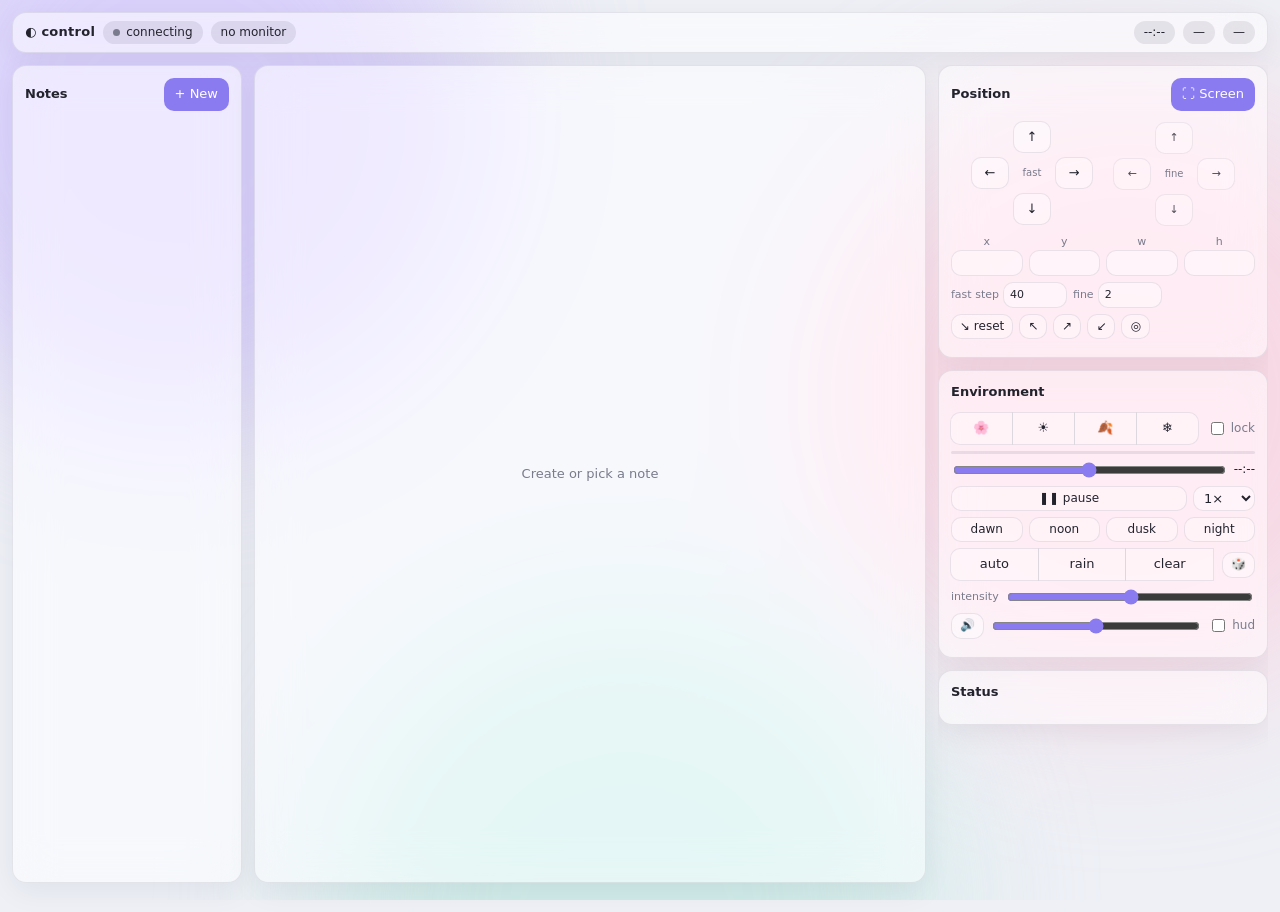
==== web/control/index.html @ 00210976 "Monitor + control sites with Go WebSocket server Single monitor enforced: a newer monitor connection" ====
<!doctype html>
<html lang="en">
<head>
<meta charset="utf-8">
<meta name="viewport" content="width=device-width,initial-scale=1">
<title>Monitor Control</title>
<link rel="stylesheet" href="/shared/fonts.css">
<link rel="stylesheet" href="style.css">
</head>
<body>
<div class="blobs"><i></i><i></i><i></i></div>

<header class="glass bar">
  <b class="brand">◐ control</b>
  <span id="conn" class="pill"><i class="dot"></i><span>connecting</span></span>
  <span id="scr" class="pill">no monitor</span>
  <span class="grow"></span>
  <span id="stClock" class="pill">--:--</span>
  <span id="stSeason" class="pill">—</span>
  <span id="stRain" class="pill">—</span>
</header>

<main>
  <aside class="glass col" id="listCol">
    <div class="head"><h2>Notes</h2><button id="newNote" class="btn pri">+ New</button></div>
    <ul id="list"></ul>
  </aside>

  <section class="glass col" id="editCol">
    <div id="empty" class="empty">Create or pick a note</div>
    <div id="editor" hidden>
      <div class="row">
        <input id="title" class="in grow" placeholder="Title">
        <label class="sw" title="Show on monitor"><input type="checkbox" id="enabled"><span></span></label>
        <button id="del" class="btn ghost" title="Delete">✕</button>
      </div>
      <div class="row tabs">
        <button data-view="split" class="seg on">Split</button><button data-view="edit" class="seg">Edit</button><button data-view="prev" class="seg">Preview</button>
        <span class="grow"></span>
        <label class="mini">font <input id="fs" type="number" class="in num" min="6" max="120"></label>
      </div>
      <div id="panes" class="panes split">
        <textarea id="content" class="in md" spellcheck="false" placeholder="# Markdown here…"></textarea>
        <div id="preview" class="md-view"></div>
      </div>
    </div>
  </section>

  <aside class="col side">
    <div class="glass card">
      <div class="head"><h2>Position</h2><button id="openScreen" class="btn pri">⛶ Screen</button></div>
      <div id="posBox">
        <div class="pad">
          <button data-mv="0,-1,1" class="btn">↑</button>
          <button data-mv="-1,0,1" class="btn">←</button><button data-mv="1,0,1" class="btn">→</button>
          <button data-mv="0,1,1" class="btn">↓</button>
          <span class="lbl">fast</span>
        </div>
        <div class="pad fine">
          <button data-mv="0,-1,0" class="btn">↑</button>
          <button data-mv="-1,0,0" class="btn">←</button><button data-mv="1,0,0" class="btn">→</button>
          <button data-mv="0,1,0" class="btn">↓</button>
          <span class="lbl">fine</span>
        </div>
        <div class="grid4">
          <label>x<input data-k="x" class="in num" type="number"></label>
          <label>y<input data-k="y" class="in num" type="number"></label>
          <label>w<input data-k="w" class="in num" type="number"></label>
          <label>h<input data-k="h" class="in num" type="number"></label>
        </div>
        <div class="row"><label class="mini">fast step <input id="fastStep" class="in num" type="number" value="40" min="2"></label><label class="mini">fine <input id="fineStep" class="in num" type="number" value="2" min="1"></label></div>
        <div class="row"><button class="btn sm" data-snap="br">↘ reset</button><button class="btn sm" data-snap="tl">↖</button><button class="btn sm" data-snap="tr">↗</button><button class="btn sm" data-snap="bl">↙</button><button class="btn sm" data-snap="c">◎</button></div>
      </div>
    </div>

    <div class="glass card">
      <div class="head"><h2>Environment</h2></div>
      <div class="row segs" id="seasons">
        <button data-s="0" class="seg">🌸</button><button data-s="1" class="seg">☀️</button><button data-s="2" class="seg">🍂</button><button data-s="3" class="seg">❄️</button>
        <label class="chk"><input type="checkbox" id="lockSeason"> lock</label>
      </div>
      <div class="prog"><i id="seasonBar"></i></div>
      <div class="row"><input id="hour" type="range" min="0" max="24" step="0.05" class="grow"><span id="hourLbl" class="mono">--:--</span></div>
      <div class="row">
        <button id="pause" class="btn sm grow">❚❚ pause</button>
        <select id="speed" class="in sel"><option value="1">1×</option><option value="2">2×</option><option value="5">5×</option><option value="20">20×</option><option value="60">60×</option></select>
      </div>
      <div class="row">
        <button class="btn sm grow" data-hr="6">dawn</button><button data-hr="12" class="btn sm grow">noon</button><button class="btn sm grow" data-hr="18.2">dusk</button><button class="btn sm grow" data-hr="0">night</button>
      </div>
      <div class="row segs" id="rain">
        <button data-r="auto" class="seg">auto</button><button data-r="on" class="seg">rain</button><button data-r="off" class="seg">clear</button>
        <button id="reroll" class="btn sm" title="Toggle auto rain now">🎲</button>
      </div>
      <div class="row"><span class="mini">intensity</span><input id="intensity" type="range" min="0.05" max="1" step="0.01" class="grow"></div>
      <div class="row"><button id="mute" class="btn sm">🔊</button><input id="vol" type="range" min="0" max="1" step="0.01" class="grow"><label class="chk"><input type="checkbox" id="hud"> hud</label></div>
    </div>

    <div class="glass card">
      <div class="head"><h2>Status</h2></div>
      <div id="status" class="status"></div>
    </div>
  </aside>
</main>

<div id="modal" class="modal" hidden>
  <div class="glass sheet">
    <div class="head">
      <h2>Screen <span id="scrLbl" class="mono dim"></span></h2>
      <span class="mini dim">drag to move · corner to resize · arrows (+shift fast, +alt resize)</span>
      <button id="closeScreen" class="btn ghost">✕</button>
    </div>
    <div id="stageWrap"><div id="stage"></div></div>
  </div>
</div>

<script src="/shared/marked.min.js"></script>
<script src="/shared/purify.min.js"></script>
<script src="/shared/link.js"></script>
<script src="app.js"></script>
</body>
</html>
---- web/control/style.css ----
:root{--bg:#eef0f6;--fg:#23232e;--dim:#7a7b8c;--glass:rgba(255,255,255,.55);--line:rgba(30,30,60,.09);--acc:#8a7cf0;--acc2:#f29fb5;--ok:#5cc8a0;--bad:#ef7b7b;--r:14px;--font:ui-sans-serif,system-ui,-apple-system,"Inter",sans-serif}
@media (prefers-color-scheme:dark){:root{--bg:#15151d;--fg:#e8e8f0;--dim:#8d8ea3;--glass:rgba(30,30,42,.55);--line:rgba(255,255,255,.08)}}
*{box-sizing:border-box}[hidden]{display:none!important}
html,body{margin:0;height:100%}
body{background:var(--bg);color:var(--fg);font:13px/1.45 var(--font);overflow:hidden}
.blobs{position:fixed;inset:0;z-index:-1;overflow:hidden}
.blobs i{position:absolute;width:48vw;height:48vw;border-radius:50%;filter:blur(80px);opacity:.55;animation:float 26s ease-in-out infinite alternate}
.blobs i:nth-child(1){background:#c9b8ff;left:-10vw;top:-15vw}
.blobs i:nth-child(2){background:#ffc6d6;right:-12vw;top:10vh;animation-delay:-8s}
.blobs i:nth-child(3){background:#b6e6dc;left:25vw;bottom:-25vw;animation-delay:-16s}
@keyframes float{to{transform:translate(6vw,4vh) scale(1.15)}}
.glass{background:var(--glass);backdrop-filter:blur(22px) saturate(1.5);-webkit-backdrop-filter:blur(22px) saturate(1.5);border:1px solid var(--line);border-radius:var(--r);box-shadow:0 8px 30px rgba(20,20,50,.06)}
.bar{display:flex;align-items:center;gap:8px;margin:12px 12px 0;padding:8px 12px}
.brand{font-family:var(--mono);letter-spacing:.02em}
.pill{display:inline-flex;align-items:center;gap:6px;padding:3px 10px;border-radius:99px;background:var(--line);font-family:var(--mono);font-size:12px;white-space:nowrap}
.dot{width:7px;height:7px;border-radius:50%;background:var(--dim)}
.on-link .dot{background:var(--ok);box-shadow:0 0 8px var(--ok)}
.off-link .dot{background:var(--bad)}
.grow{flex:1}
main{display:grid;grid-template-columns:230px 1fr 330px;gap:12px;padding:12px;height:calc(100% - 58px)}
.col{min-height:0;display:flex;flex-direction:column}
#listCol,#editCol{padding:12px}
.side{gap:12px;overflow:auto}
.card{padding:12px}
.head{display:flex;align-items:center;gap:8px;margin-bottom:10px}
.head h2{margin:0;font-size:13px;font-weight:600;flex:1}
.row{display:flex;align-items:center;gap:6px;margin:6px 0}
.btn,.seg{appearance:none;border:1px solid var(--line);background:rgba(255,255,255,.35);color:var(--fg);border-radius:10px;padding:6px 10px;font:inherit;cursor:pointer;transition:.15s}
@media (prefers-color-scheme:dark){.btn,.seg{background:rgba(255,255,255,.05)}}
.btn:hover,.seg:hover{border-color:var(--acc)}
.btn:active{transform:scale(.95)}
.btn.pri{background:var(--acc);color:#fff;border-color:transparent}
.btn.ghost{background:none;border-color:transparent}
.btn.sm{padding:3px 8px;font-size:12px}
.btn.on{background:var(--acc);color:#fff}
.segs{gap:0}
.seg{border-radius:0;margin-left:-1px;flex:1}
.segs .seg:first-child{border-radius:10px 0 0 10px}
.segs .seg:last-of-type{border-radius:0 10px 10px 0}
.segs .chk,.segs .btn{margin-left:8px}
.seg.on{background:var(--acc);color:#fff;border-color:var(--acc)}
.tabs .seg{flex:0;padding:4px 12px}
.in{border:1px solid var(--line);background:rgba(255,255,255,.4);color:var(--fg);border-radius:10px;padding:6px 10px;font:inherit;outline:none}
@media (prefers-color-scheme:dark){.in{background:rgba(0,0,0,.2)}}
.in:focus{border-color:var(--acc)}
.num{width:64px;font-family:var(--mono);padding:4px 6px}
.sel{padding:3px 6px}
.mini{font-size:11px;color:var(--dim);display:inline-flex;align-items:center;gap:4px}
.dim{color:var(--dim)}
.mono{font-family:var(--mono);font-size:12px}
.chk{display:inline-flex;align-items:center;gap:4px;font-size:12px;color:var(--dim)}
#title{font-size:15px;font-weight:600}
#list{list-style:none;margin:0;padding:0;overflow:auto;flex:1}
#list li{display:flex;align-items:center;gap:8px;padding:8px;border-radius:10px;cursor:pointer;margin-bottom:2px}
#list li:hover{background:var(--line)}
#list li.sel{background:var(--acc);color:#fff}
#list li span{flex:1;overflow:hidden;text-overflow:ellipsis;white-space:nowrap}
#list li.off span{opacity:.45}
.sw{position:relative;width:36px;height:20px;flex:none}
.sw input{opacity:0;position:absolute}
.sw span{position:absolute;inset:0;border-radius:99px;background:var(--line);transition:.2s;cursor:pointer}
.sw span:after{content:"";position:absolute;left:2px;top:2px;width:16px;height:16px;border-radius:50%;background:#fff;transition:.2s;box-shadow:0 1px 3px rgba(0,0,0,.2)}
.sw input:checked+span{background:var(--ok)}
.sw input:checked+span:after{transform:translateX(16px)}
#editCol{min-width:0}
#editor{display:flex;flex-direction:column;flex:1;min-height:0}
.empty{margin:auto;color:var(--dim)}
.panes{flex:1;display:grid;gap:10px;min-height:0}
.panes.split{grid-template-columns:1fr 1fr}
.panes.edit #preview,.panes.prev #content{display:none}
.md{resize:none;font-family:var(--mono);font-size:13px;line-height:1.55;min-height:0}
.md-view{overflow:auto;padding:4px 14px;border-radius:10px;border:1px solid var(--line);font-family:var(--mono);font-size:13px}
.md-view img{max-width:100%}
.md-view pre{background:var(--line);padding:8px;border-radius:8px;overflow:auto}
.md-view code{font-family:var(--mono)}
.md-view table{border-collapse:collapse}.md-view td,.md-view th{border:1px solid var(--line);padding:3px 8px}
.pad{display:grid;grid-template-columns:repeat(3,38px);grid-template-rows:repeat(3,32px);gap:4px;justify-content:center;position:relative;display:inline-grid;margin:0 8px}
.pad .btn{padding:0}
.pad [data-mv="0,-1,1"],.pad [data-mv="0,-1,0"]{grid-column:2}
.pad [data-mv="-1,0,1"],.pad [data-mv="-1,0,0"]{grid-column:1;grid-row:2}
.pad [data-mv="1,0,1"],.pad [data-mv="1,0,0"]{grid-column:3;grid-row:2}
.pad [data-mv="0,1,1"],.pad [data-mv="0,1,0"]{grid-column:2;grid-row:3}
.pad .lbl{grid-column:2;grid-row:2;display:grid;place-items:center;font-size:10px;color:var(--dim)}
.pad.fine .btn{font-size:11px;opacity:.8}
#posBox{text-align:center}
#posBox.dis{opacity:.4;pointer-events:none}
.grid4{display:grid;grid-template-columns:repeat(4,1fr);gap:6px;margin-top:8px}
.grid4 label{display:flex;flex-direction:column;font-size:11px;color:var(--dim);align-items:center}
.grid4 .num{width:100%}
.prog{height:3px;border-radius:3px;background:var(--line);overflow:hidden}
.prog i{display:block;height:100%;background:linear-gradient(90deg,var(--acc),var(--acc2));width:0}
input[type=range]{accent-color:var(--acc)}
.status{font-family:var(--mono);font-size:11.5px;display:grid;gap:4px}
.status .it{display:flex;justify-content:space-between;gap:8px;padding:4px 8px;border-radius:8px;background:var(--line)}
.modal{position:fixed;inset:0;background:rgba(20,20,40,.25);backdrop-filter:blur(6px);-webkit-backdrop-filter:blur(6px);display:grid;place-items:center;z-index:10}
.modal[hidden]{display:none}
.sheet{width:min(94vw,1400px);height:min(90vh,900px);padding:14px;display:flex;flex-direction:column}
#stageWrap{flex:1;display:grid;place-items:center;min-height:0}
#stage{position:relative;background:rgba(0,0,0,.08);border:1.5px solid var(--line);border-radius:6px;overflow:hidden;box-shadow:inset 0 0 0 1px rgba(255,255,255,.2)}
.vn{position:absolute;border:1.5px solid var(--acc);background:rgba(138,124,240,.18);border-radius:6px;cursor:grab;font-family:var(--mono);font-size:11px;padding:4px 6px;overflow:hidden;color:var(--fg);user-select:none;touch-action:none}
.vn.off{border-style:dashed;opacity:.35}
.vn.sel{background:rgba(138,124,240,.38);box-shadow:0 0 0 3px rgba(138,124,240,.3)}
.vn .rz{position:absolute;right:0;bottom:0;width:14px;height:14px;cursor:nwse-resize;background:linear-gradient(135deg,transparent 50%,var(--acc) 50%)}
@media (max-width:1000px){body{overflow:auto}main{grid-template-columns:1fr;height:auto}#editCol{height:70vh}}
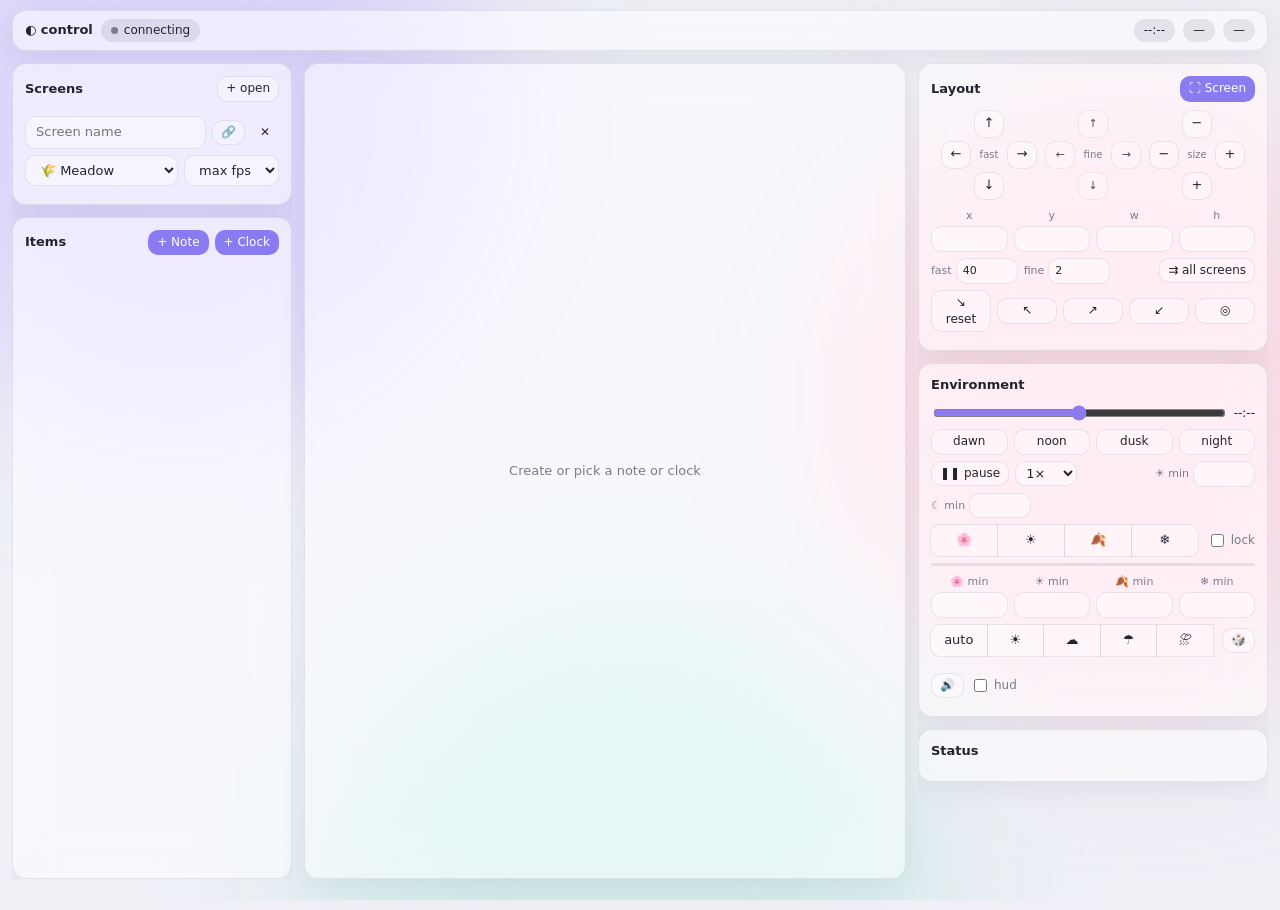
==== commit 53c1d9dc: "Server, control and shared files for multi-screen monitor Completes the previous commit (monitor fil" ====
--- a/web/control/index.html
+++ b/web/control/index.html
@@ -2,7 +2,7 @@
 <html lang="en">
 <head>
 <meta charset="utf-8">
-<meta name="viewport" content="width=device-width,initial-scale=1">
+<meta name="viewport" content="width=device-width,initial-scale=1,viewport-fit=cover">
 <title>Monitor Control</title>
 <link rel="stylesheet" href="/shared/fonts.css">
 <link rel="stylesheet" href="style.css">
@@ -13,103 +13,96 @@
 <header class="glass bar">
   <b class="brand">◐ control</b>
   <span id="conn" class="pill"><i class="dot"></i><span>connecting</span></span>
-  <span id="scr" class="pill">no monitor</span>
   <span class="grow"></span>
   <span id="stClock" class="pill">--:--</span>
   <span id="stSeason" class="pill">—</span>
-  <span id="stRain" class="pill">—</span>
+  <span id="stWx" class="pill">—</span>
 </header>
 
 <main>
-  <aside class="glass col" id="listCol">
-    <div class="head"><h2>Notes</h2><button id="newNote" class="btn pri">+ New</button></div>
-    <ul id="list"></ul>
-  </aside>
+  <div class="c1">
+    <section class="glass card">
+      <div class="head"><h2>Screens</h2><button id="newScreen" class="btn sm" title="Open a new monitor screen">+ open</button></div>
+      <ul id="screens" class="list"></ul>
+      <div id="scrEdit">
+        <div class="row"><input id="scrName" class="in grow" placeholder="Screen name"><button id="scrLink" class="btn sm" title="Copy monitor link">🔗</button><button id="scrDel" class="btn sm ghost" title="Forget (offline only)">✕</button></div>
+        <div class="row"><select id="scrScene" class="in grow"><option value="meadow">🌾 Meadow</option><option value="forest">🌲 Forest</option><option value="mountain">🏔 Mountain</option><option value="beach">🏖 Beach</option><option value="city">🏘 City</option></select>
+          <select id="scrFps" class="in" title="Frame rate cap"><option value="0">max fps</option><option value="120">120</option><option value="60">60</option><option value="30">30</option></select></div>
+      </div>
+    </section>
+    <section class="glass card grow-card">
+      <div class="head"><h2>Items</h2><button id="newNote" class="btn sm pri">+ Note</button><button id="newClock" class="btn sm pri">+ Clock</button></div>
+      <ul id="list" class="list"></ul>
+    </section>
+  </div>
 
-  <section class="glass col" id="editCol">
-    <div id="empty" class="empty">Create or pick a note</div>
+  <section class="glass card c2" id="editCol">
+    <div id="empty" class="empty">Create or pick a note or clock</div>
     <div id="editor" hidden>
       <div class="row">
         <input id="title" class="in grow" placeholder="Title">
-        <label class="sw" title="Show on monitor"><input type="checkbox" id="enabled"><span></span></label>
+        <label class="sw" title="Show on selected screen"><input type="checkbox" id="enabled"><span></span></label>
         <button id="del" class="btn ghost" title="Delete">✕</button>
       </div>
-      <div class="row tabs">
-        <button data-view="split" class="seg on">Split</button><button data-view="edit" class="seg">Edit</button><button data-view="prev" class="seg">Preview</button>
-        <span class="grow"></span>
-        <label class="mini">font <input id="fs" type="number" class="in num" min="6" max="120"></label>
+      <div class="row wrap">
+        <select id="font" class="in grow"></select>
+        <label class="mini">size <input id="fs" type="number" class="in num" min="6" max="200"></label>
       </div>
-      <div id="panes" class="panes split">
-        <textarea id="content" class="in md" spellcheck="false" placeholder="# Markdown here…"></textarea>
-        <div id="preview" class="md-view"></div>
+      <div id="noteEd" class="fill">
+        <div class="row tabs"><button data-view="split" class="seg on">Split</button><button data-view="edit" class="seg">Edit</button><button data-view="prev" class="seg">Preview</button></div>
+        <div id="panes" class="panes split"><textarea id="content" class="in md" spellcheck="false" placeholder="# Markdown here…"></textarea><div id="preview" class="md-view"></div></div>
+      </div>
+      <div id="clockEd" hidden>
+        <div class="row segs" id="cMode"><button data-v="clock" class="seg">🕰 clock</button><button data-v="timer" class="seg">⏱ timer</button><button data-v="countdown" class="seg">⏳ countdown</button><button data-v="alarm" class="seg">⏰ alarm</button></div>
+        <div class="row segs" id="cDisp"><button data-v="digital" class="seg">digital</button><button data-v="analog" class="seg">analog</button></div>
+        <div class="row"><span class="mini">style</span><div id="cStyle" class="chips"></div></div>
+        <div class="row" id="cDur"><span class="mini">duration</span><input data-u="3600000" class="in num" type="number" min="0" placeholder="h"><input data-u="60000" class="in num" type="number" min="0" max="59" placeholder="m"><input data-u="1000" class="in num" type="number" min="0" max="59" placeholder="s"></div>
+        <div class="row" id="cAlarm"><span class="mini">alarm at</span><input id="alarmAt" type="time" class="in"><label class="chk"><input type="checkbox" id="armed"> armed</label></div>
+        <div class="row" id="cCtl"><button data-act="start" class="btn">▶ start</button><button data-act="pause" class="btn">❚❚ pause</button><button data-act="reset" class="btn">↺ reset</button><button data-act="dismiss" class="btn warn" id="dismiss">🔕 stop</button></div>
+        <div id="cLive" class="live mono"></div>
       </div>
     </div>
   </section>
 
-  <aside class="col side">
-    <div class="glass card">
-      <div class="head"><h2>Position</h2><button id="openScreen" class="btn pri">⛶ Screen</button></div>
+  <div class="c3">
+    <section class="glass card">
+      <div class="head"><h2>Layout <span id="layScr" class="dim mono"></span></h2><button id="openScreen" class="btn sm pri">⛶ Screen</button></div>
       <div id="posBox">
-        <div class="pad">
-          <button data-mv="0,-1,1" class="btn">↑</button>
-          <button data-mv="-1,0,1" class="btn">←</button><button data-mv="1,0,1" class="btn">→</button>
-          <button data-mv="0,1,1" class="btn">↓</button>
-          <span class="lbl">fast</span>
+        <div class="pads">
+          <div class="pad"><button data-mv="0,-1,1" class="btn">↑</button><button data-mv="-1,0,1" class="btn">←</button><button data-mv="1,0,1" class="btn">→</button><button data-mv="0,1,1" class="btn">↓</button><span class="lbl">fast</span></div>
+          <div class="pad fine"><button data-mv="0,-1,0" class="btn">↑</button><button data-mv="-1,0,0" class="btn">←</button><button data-mv="1,0,0" class="btn">→</button><button data-mv="0,1,0" class="btn">↓</button><span class="lbl">fine</span></div>
+          <div class="pad sz"><button data-rz="0,-1" class="btn">−</button><button data-rz="-1,0" class="btn">−</button><button data-rz="1,0" class="btn">+</button><button data-rz="0,1" class="btn">+</button><span class="lbl">size</span></div>
         </div>
-        <div class="pad fine">
-          <button data-mv="0,-1,0" class="btn">↑</button>
-          <button data-mv="-1,0,0" class="btn">←</button><button data-mv="1,0,0" class="btn">→</button>
-          <button data-mv="0,1,0" class="btn">↓</button>
-          <span class="lbl">fine</span>
-        </div>
-        <div class="grid4">
-          <label>x<input data-k="x" class="in num" type="number"></label>
-          <label>y<input data-k="y" class="in num" type="number"></label>
-          <label>w<input data-k="w" class="in num" type="number"></label>
-          <label>h<input data-k="h" class="in num" type="number"></label>
-        </div>
-        <div class="row"><label class="mini">fast step <input id="fastStep" class="in num" type="number" value="40" min="2"></label><label class="mini">fine <input id="fineStep" class="in num" type="number" value="2" min="1"></label></div>
-        <div class="row"><button class="btn sm" data-snap="br">↘ reset</button><button class="btn sm" data-snap="tl">↖</button><button class="btn sm" data-snap="tr">↗</button><button class="btn sm" data-snap="bl">↙</button><button class="btn sm" data-snap="c">◎</button></div>
+        <div class="grid4"><label>x<input data-k="x" class="in num" type="number"></label><label>y<input data-k="y" class="in num" type="number"></label><label>w<input data-k="w" class="in num" type="number"></label><label>h<input data-k="h" class="in num" type="number"></label></div>
+        <div class="row"><label class="mini">fast <input id="fastStep" class="in num" type="number" value="40" min="2"></label><label class="mini">fine <input id="fineStep" class="in num" type="number" value="2" min="1"></label><span class="grow"></span><button id="toAll" class="btn sm" title="Copy this layout to every screen">⇉ all screens</button></div>
+        <div class="row"><button class="btn sm grow" data-snap="br">↘ reset</button><button class="btn sm grow" data-snap="tl">↖</button><button class="btn sm grow" data-snap="tr">↗</button><button class="btn sm grow" data-snap="bl">↙</button><button class="btn sm grow" data-snap="c">◎</button></div>
       </div>
-    </div>
+    </section>
 
-    <div class="glass card">
+    <section class="glass card">
       <div class="head"><h2>Environment</h2></div>
-      <div class="row segs" id="seasons">
-        <button data-s="0" class="seg">🌸</button><button data-s="1" class="seg">☀️</button><button data-s="2" class="seg">🍂</button><button data-s="3" class="seg">❄️</button>
-        <label class="chk"><input type="checkbox" id="lockSeason"> lock</label>
-      </div>
+      <div class="row"><input id="hour" type="range" min="0" max="24" step="0.05" class="grow"><span id="hourLbl" class="mono">--:--</span></div>
+      <div class="row"><button class="btn sm grow" data-hr="6">dawn</button><button class="btn sm grow" data-hr="12">noon</button><button class="btn sm grow" data-hr="18.2">dusk</button><button class="btn sm grow" data-hr="0">night</button></div>
+      <div class="row wrap"><button id="pause" class="btn sm">❚❚ pause</button><select id="speed" class="in sel"><option value="1">1×</option><option value="2">2×</option><option value="5">5×</option><option value="20">20×</option><option value="60">60×</option></select>
+        <span class="grow"></span><label class="mini">☀ min <input id="dayMin" class="in num" type="number" min="0.5" step="0.5"></label><label class="mini">☾ min <input id="nightMin" class="in num" type="number" min="0.5" step="0.5"></label></div>
+      <div class="row segs" id="seasons"><button data-s="0" class="seg">🌸</button><button data-s="1" class="seg">☀️</button><button data-s="2" class="seg">🍂</button><button data-s="3" class="seg">❄️</button><label class="chk"><input type="checkbox" id="lockSeason"> lock</label></div>
       <div class="prog"><i id="seasonBar"></i></div>
-      <div class="row"><input id="hour" type="range" min="0" max="24" step="0.05" class="grow"><span id="hourLbl" class="mono">--:--</span></div>
-      <div class="row">
-        <button id="pause" class="btn sm grow">❚❚ pause</button>
-        <select id="speed" class="in sel"><option value="1">1×</option><option value="2">2×</option><option value="5">5×</option><option value="20">20×</option><option value="60">60×</option></select>
-      </div>
-      <div class="row">
-        <button class="btn sm grow" data-hr="6">dawn</button><button data-hr="12" class="btn sm grow">noon</button><button class="btn sm grow" data-hr="18.2">dusk</button><button class="btn sm grow" data-hr="0">night</button>
-      </div>
-      <div class="row segs" id="rain">
-        <button data-r="auto" class="seg">auto</button><button data-r="on" class="seg">rain</button><button data-r="off" class="seg">clear</button>
-        <button id="reroll" class="btn sm" title="Toggle auto rain now">🎲</button>
-      </div>
-      <div class="row"><span class="mini">intensity</span><input id="intensity" type="range" min="0.05" max="1" step="0.01" class="grow"></div>
-      <div class="row"><button id="mute" class="btn sm">🔊</button><input id="vol" type="range" min="0" max="1" step="0.01" class="grow"><label class="chk"><input type="checkbox" id="hud"> hud</label></div>
-    </div>
+      <div class="row grid4 slen"><label>🌸 min<input data-sl="0" class="in num" type="number" min="1"></label><label>☀️ min<input data-sl="1" class="in num" type="number" min="1"></label><label>🍂 min<input data-sl="2" class="in num" type="number" min="1"></label><label>❄️ min<input data-sl="3" class="in num" type="number" min="1"></label></div>
+      <div class="row segs" id="weather"><button data-w="auto" class="seg">auto</button><button data-w="clear" class="seg">☀</button><button data-w="cloudy" class="seg">☁</button><button data-w="rain" class="seg">☂</button><button data-w="storm" class="seg">⛈</button><button id="reroll" class="btn sm" title="Next weather now">🎲</button></div>
+      <div class="knobs"><div class="knob" data-k="animals" data-l="animals"></div><div class="knob" data-k="rain" data-l="rain"></div><div class="knob" data-k="wind" data-l="wind"></div><div class="knob" data-k="volume" data-l="volume"></div></div>
+      <div class="row"><button id="mute" class="btn sm">🔊</button><label class="chk"><input type="checkbox" id="hud"> hud</label></div>
+    </section>
 
-    <div class="glass card">
+    <section class="glass card">
       <div class="head"><h2>Status</h2></div>
       <div id="status" class="status"></div>
-    </div>
-  </aside>
+    </section>
+  </div>
 </main>
 
 <div id="modal" class="modal" hidden>
   <div class="glass sheet">
-    <div class="head">
-      <h2>Screen <span id="scrLbl" class="mono dim"></span></h2>
-      <span class="mini dim">drag to move · corner to resize · arrows (+shift fast, +alt resize)</span>
-      <button id="closeScreen" class="btn ghost">✕</button>
-    </div>
+    <div class="head"><h2>Screen <span id="scrLbl" class="mono dim"></span></h2><span class="mini dim hide-s">drag · corner resize · arrows (+shift fast, +alt size)</span><button id="closeScreen" class="btn ghost">✕</button></div>
     <div id="stageWrap"><div id="stage"></div></div>
   </div>
 </div>
@@ -117,6 +110,7 @@
 <script src="/shared/marked.min.js"></script>
 <script src="/shared/purify.min.js"></script>
 <script src="/shared/link.js"></script>
+<script src="/shared/fonts.js"></script>
 <script src="app.js"></script>
 </body>
 </html>
--- a/web/control/style.css
+++ b/web/control/style.css
@@ -2,103 +2,85 @@
 @media (prefers-color-scheme:dark){:root{--bg:#15151d;--fg:#e8e8f0;--dim:#8d8ea3;--glass:rgba(30,30,42,.55);--line:rgba(255,255,255,.08)}}
 *{box-sizing:border-box}[hidden]{display:none!important}
 html,body{margin:0;height:100%}
-body{background:var(--bg);color:var(--fg);font:13px/1.45 var(--font);overflow:hidden}
+body{background:var(--bg);color:var(--fg);font:13px/1.45 var(--font);overflow:hidden;-webkit-tap-highlight-color:transparent}
 .blobs{position:fixed;inset:0;z-index:-1;overflow:hidden}
-.blobs i{position:absolute;width:48vw;height:48vw;border-radius:50%;filter:blur(80px);opacity:.55;animation:float 26s ease-in-out infinite alternate}
-.blobs i:nth-child(1){background:#c9b8ff;left:-10vw;top:-15vw}
-.blobs i:nth-child(2){background:#ffc6d6;right:-12vw;top:10vh;animation-delay:-8s}
-.blobs i:nth-child(3){background:#b6e6dc;left:25vw;bottom:-25vw;animation-delay:-16s}
+.blobs i{position:absolute;width:48vmax;height:48vmax;border-radius:50%;filter:blur(80px);opacity:.5;animation:float 26s ease-in-out infinite alternate}
+.blobs i:nth-child(1){background:#c9b8ff;left:-10vw;top:-15vw}.blobs i:nth-child(2){background:#ffc6d6;right:-12vw;top:10vh;animation-delay:-8s}.blobs i:nth-child(3){background:#b6e6dc;left:25vw;bottom:-25vw;animation-delay:-16s}
 @keyframes float{to{transform:translate(6vw,4vh) scale(1.15)}}
+@media (prefers-reduced-motion:reduce){.blobs i{animation:none}}
 .glass{background:var(--glass);backdrop-filter:blur(22px) saturate(1.5);-webkit-backdrop-filter:blur(22px) saturate(1.5);border:1px solid var(--line);border-radius:var(--r);box-shadow:0 8px 30px rgba(20,20,50,.06)}
-.bar{display:flex;align-items:center;gap:8px;margin:12px 12px 0;padding:8px 12px}
-.brand{font-family:var(--mono);letter-spacing:.02em}
+.bar{display:flex;align-items:center;gap:8px;margin:max(10px,env(safe-area-inset-top)) 12px 0;padding:8px 12px;flex-wrap:wrap}
+.brand{font-family:var(--mono)}
 .pill{display:inline-flex;align-items:center;gap:6px;padding:3px 10px;border-radius:99px;background:var(--line);font-family:var(--mono);font-size:12px;white-space:nowrap}
-.dot{width:7px;height:7px;border-radius:50%;background:var(--dim)}
-.on-link .dot{background:var(--ok);box-shadow:0 0 8px var(--ok)}
-.off-link .dot{background:var(--bad)}
-.grow{flex:1}
-main{display:grid;grid-template-columns:230px 1fr 330px;gap:12px;padding:12px;height:calc(100% - 58px)}
-.col{min-height:0;display:flex;flex-direction:column}
-#listCol,#editCol{padding:12px}
-.side{gap:12px;overflow:auto}
-.card{padding:12px}
-.head{display:flex;align-items:center;gap:8px;margin-bottom:10px}
-.head h2{margin:0;font-size:13px;font-weight:600;flex:1}
-.row{display:flex;align-items:center;gap:6px;margin:6px 0}
-.btn,.seg{appearance:none;border:1px solid var(--line);background:rgba(255,255,255,.35);color:var(--fg);border-radius:10px;padding:6px 10px;font:inherit;cursor:pointer;transition:.15s}
+.dot{width:7px;height:7px;border-radius:50%;background:var(--dim);flex:none}
+.on-link .dot,.dot.on{background:var(--ok);box-shadow:0 0 8px var(--ok)}.off-link .dot{background:var(--bad)}
+.grow{flex:1;min-width:0}
+main{display:grid;grid-template-columns:280px minmax(0,1fr) 350px;gap:12px;padding:12px;height:calc(100% - 60px)}
+.c1,.c3{display:flex;flex-direction:column;gap:12px;min-height:0;overflow:auto}
+.c2{min-height:0;display:flex;flex-direction:column;min-width:0}
+.card{padding:12px}.grow-card{flex:1;min-height:160px;display:flex;flex-direction:column}
+.head{display:flex;align-items:center;gap:6px;margin-bottom:8px}.head h2{margin:0;font-size:13px;font-weight:600;flex:1}
+.row{display:flex;align-items:center;gap:6px;margin:6px 0}.row.wrap{flex-wrap:wrap}
+.btn,.seg{appearance:none;border:1px solid var(--line);background:rgba(255,255,255,.35);color:var(--fg);border-radius:10px;padding:6px 10px;font:inherit;cursor:pointer;transition:.15s;touch-action:manipulation}
 @media (prefers-color-scheme:dark){.btn,.seg{background:rgba(255,255,255,.05)}}
-.btn:hover,.seg:hover{border-color:var(--acc)}
-.btn:active{transform:scale(.95)}
-.btn.pri{background:var(--acc);color:#fff;border-color:transparent}
-.btn.ghost{background:none;border-color:transparent}
-.btn.sm{padding:3px 8px;font-size:12px}
-.btn.on{background:var(--acc);color:#fff}
-.segs{gap:0}
-.seg{border-radius:0;margin-left:-1px;flex:1}
-.segs .seg:first-child{border-radius:10px 0 0 10px}
-.segs .seg:last-of-type{border-radius:0 10px 10px 0}
-.segs .chk,.segs .btn{margin-left:8px}
-.seg.on{background:var(--acc);color:#fff;border-color:var(--acc)}
+.btn:hover,.seg:hover{border-color:var(--acc)}.btn:active{transform:scale(.95)}
+.btn.pri{background:var(--acc);color:#fff;border-color:transparent}.btn.ghost{background:none;border-color:transparent}.btn.sm{padding:3px 8px;font-size:12px}.btn.on{background:var(--acc);color:#fff}.btn.warn{background:var(--bad);color:#fff;border-color:transparent}
+.segs{gap:0}.seg{border-radius:0;margin-left:-1px;flex:1;white-space:nowrap}
+.segs .seg:first-child{border-radius:10px 0 0 10px}.segs .seg:last-of-type{border-radius:0 10px 10px 0}
+.segs .chk,.segs .btn{margin-left:8px}.seg.on{background:var(--acc);color:#fff;border-color:var(--acc)}
 .tabs .seg{flex:0;padding:4px 12px}
-.in{border:1px solid var(--line);background:rgba(255,255,255,.4);color:var(--fg);border-radius:10px;padding:6px 10px;font:inherit;outline:none}
+.in{border:1px solid var(--line);background:rgba(255,255,255,.45);color:var(--fg);border-radius:10px;padding:6px 10px;font:inherit;outline:none;min-width:0}
 @media (prefers-color-scheme:dark){.in{background:rgba(0,0,0,.2)}}
-.in:focus{border-color:var(--acc)}
-.num{width:64px;font-family:var(--mono);padding:4px 6px}
-.sel{padding:3px 6px}
-.mini{font-size:11px;color:var(--dim);display:inline-flex;align-items:center;gap:4px}
-.dim{color:var(--dim)}
-.mono{font-family:var(--mono);font-size:12px}
+.in:focus{border-color:var(--acc)}.num{width:62px;font-family:var(--mono);padding:4px 6px}.sel{padding:3px 6px}
+.mini{font-size:11px;color:var(--dim);display:inline-flex;align-items:center;gap:4px}.dim{color:var(--dim)}.mono{font-family:var(--mono);font-size:12px}
 .chk{display:inline-flex;align-items:center;gap:4px;font-size:12px;color:var(--dim)}
 #title{font-size:15px;font-weight:600}
-#list{list-style:none;margin:0;padding:0;overflow:auto;flex:1}
-#list li{display:flex;align-items:center;gap:8px;padding:8px;border-radius:10px;cursor:pointer;margin-bottom:2px}
-#list li:hover{background:var(--line)}
-#list li.sel{background:var(--acc);color:#fff}
-#list li span{flex:1;overflow:hidden;text-overflow:ellipsis;white-space:nowrap}
-#list li.off span{opacity:.45}
-.sw{position:relative;width:36px;height:20px;flex:none}
-.sw input{opacity:0;position:absolute}
+.list{list-style:none;margin:0;padding:0;overflow:auto;flex:1}
+.list li{display:flex;align-items:center;gap:8px;padding:7px 8px;border-radius:10px;cursor:pointer;margin-bottom:2px}
+.list li:hover{background:var(--line)}.list li.sel{background:var(--acc);color:#fff}.list li.sel .dim{color:rgba(255,255,255,.8)}
+.list li .t{flex:1;overflow:hidden;text-overflow:ellipsis;white-space:nowrap}.list li.off .t{opacity:.45}
+.list .meta{font-family:var(--mono);font-size:11px;opacity:.75;white-space:nowrap}
+#screens{max-height:190px;flex:none}
+.sw{position:relative;width:36px;height:20px;flex:none}.sw input{opacity:0;position:absolute}
 .sw span{position:absolute;inset:0;border-radius:99px;background:var(--line);transition:.2s;cursor:pointer}
 .sw span:after{content:"";position:absolute;left:2px;top:2px;width:16px;height:16px;border-radius:50%;background:#fff;transition:.2s;box-shadow:0 1px 3px rgba(0,0,0,.2)}
-.sw input:checked+span{background:var(--ok)}
-.sw input:checked+span:after{transform:translateX(16px)}
-#editCol{min-width:0}
-#editor{display:flex;flex-direction:column;flex:1;min-height:0}
-.empty{margin:auto;color:var(--dim)}
-.panes{flex:1;display:grid;gap:10px;min-height:0}
-.panes.split{grid-template-columns:1fr 1fr}
+.sw input:checked+span{background:var(--ok)}.sw input:checked+span:after{transform:translateX(16px)}
+#editor{display:flex;flex-direction:column;flex:1;min-height:0}.fill{display:flex;flex-direction:column;flex:1;min-height:0}
+.empty{margin:auto;color:var(--dim);padding:30px}
+.panes{flex:1;display:grid;gap:10px;min-height:260px}.panes.split{grid-template-columns:1fr 1fr}
 .panes.edit #preview,.panes.prev #content{display:none}
 .md{resize:none;font-family:var(--mono);font-size:13px;line-height:1.55;min-height:0}
-.md-view{overflow:auto;padding:4px 14px;border-radius:10px;border:1px solid var(--line);font-family:var(--mono);font-size:13px}
-.md-view img{max-width:100%}
-.md-view pre{background:var(--line);padding:8px;border-radius:8px;overflow:auto}
-.md-view code{font-family:var(--mono)}
-.md-view table{border-collapse:collapse}.md-view td,.md-view th{border:1px solid var(--line);padding:3px 8px}
-.pad{display:grid;grid-template-columns:repeat(3,38px);grid-template-rows:repeat(3,32px);gap:4px;justify-content:center;position:relative;display:inline-grid;margin:0 8px}
-.pad .btn{padding:0}
-.pad [data-mv="0,-1,1"],.pad [data-mv="0,-1,0"]{grid-column:2}
-.pad [data-mv="-1,0,1"],.pad [data-mv="-1,0,0"]{grid-column:1;grid-row:2}
-.pad [data-mv="1,0,1"],.pad [data-mv="1,0,0"]{grid-column:3;grid-row:2}
-.pad [data-mv="0,1,1"],.pad [data-mv="0,1,0"]{grid-column:2;grid-row:3}
-.pad .lbl{grid-column:2;grid-row:2;display:grid;place-items:center;font-size:10px;color:var(--dim)}
-.pad.fine .btn{font-size:11px;opacity:.8}
-#posBox{text-align:center}
+.md-view{overflow:auto;padding:4px 14px;border-radius:10px;border:1px solid var(--line);font-size:13px}
+.md-view img{max-width:100%}.md-view pre{background:var(--line);padding:8px;border-radius:8px;overflow:auto}.md-view table{border-collapse:collapse}.md-view td,.md-view th{border:1px solid var(--line);padding:3px 8px}
+.chips{display:flex;flex-wrap:wrap;gap:4px}.chips .seg{flex:0;border-radius:99px;margin:0;padding:3px 10px;font-size:12px}
+.live{margin-top:10px;padding:14px;border-radius:12px;background:var(--line);font-size:26px;text-align:center;font-variant-numeric:tabular-nums}
+.live small{display:block;font-size:12px;color:var(--dim)}
+.pads{display:flex;justify-content:center;gap:8px;flex-wrap:wrap}
+.pad{display:inline-grid;grid-template-columns:repeat(3,30px);grid-template-rows:repeat(3,28px);gap:3px}
+.pad .btn{padding:0}.pad .btn:nth-child(1){grid-column:2}.pad .btn:nth-child(2){grid-column:1;grid-row:2}.pad .btn:nth-child(3){grid-column:3;grid-row:2}.pad .btn:nth-child(4){grid-column:2;grid-row:3}
+.pad .lbl{grid-column:2;grid-row:2;display:grid;place-items:center;font-size:10px;color:var(--dim)}.pad.fine .btn{font-size:11px;opacity:.8}
 #posBox.dis{opacity:.4;pointer-events:none}
 .grid4{display:grid;grid-template-columns:repeat(4,1fr);gap:6px;margin-top:8px}
-.grid4 label{display:flex;flex-direction:column;font-size:11px;color:var(--dim);align-items:center}
-.grid4 .num{width:100%}
-.prog{height:3px;border-radius:3px;background:var(--line);overflow:hidden}
-.prog i{display:block;height:100%;background:linear-gradient(90deg,var(--acc),var(--acc2));width:0}
+.grid4 label{display:flex;flex-direction:column;font-size:11px;color:var(--dim);align-items:center;gap:2px}.grid4 .num{width:100%}
+.prog{height:3px;border-radius:3px;background:var(--line);overflow:hidden;margin:4px 0}.prog i{display:block;height:100%;background:linear-gradient(90deg,var(--acc),var(--acc2));width:0}
 input[type=range]{accent-color:var(--acc)}
+.knobs{display:grid;grid-template-columns:repeat(4,1fr);gap:6px;margin:10px 0 4px}
+.knob{display:flex;flex-direction:column;align-items:center;gap:2px;font-size:11px;color:var(--dim);position:relative}
+.knob .kn{position:relative;width:52px;height:52px;touch-action:none;cursor:ns-resize}
+.knob svg{width:100%;height:100%}.knob .kt,.knob .kv{fill:none;stroke-width:4;stroke-linecap:round;transform:rotate(135deg);transform-origin:20px 20px}
+.knob .kt{stroke:var(--line)}.knob .kv{stroke:var(--acc)}
+.knob .kval{position:absolute;inset:0;display:grid;place-items:center;font:600 11px var(--mono);color:var(--fg)}
+.knob .kr{position:absolute;top:-4px;right:0;border:0;background:none;color:var(--dim);cursor:pointer;font-size:12px;padding:2px}
+.knob .kr.def{opacity:.25}
 .status{font-family:var(--mono);font-size:11.5px;display:grid;gap:4px}
-.status .it{display:flex;justify-content:space-between;gap:8px;padding:4px 8px;border-radius:8px;background:var(--line)}
+.status .it{display:flex;justify-content:space-between;gap:8px;padding:4px 8px;border-radius:8px;background:var(--line)}.status .it span:last-child{text-align:right}
 .modal{position:fixed;inset:0;background:rgba(20,20,40,.25);backdrop-filter:blur(6px);-webkit-backdrop-filter:blur(6px);display:grid;place-items:center;z-index:10}
-.modal[hidden]{display:none}
 .sheet{width:min(94vw,1400px);height:min(90vh,900px);padding:14px;display:flex;flex-direction:column}
 #stageWrap{flex:1;display:grid;place-items:center;min-height:0}
-#stage{position:relative;background:rgba(0,0,0,.08);border:1.5px solid var(--line);border-radius:6px;overflow:hidden;box-shadow:inset 0 0 0 1px rgba(255,255,255,.2)}
-.vn{position:absolute;border:1.5px solid var(--acc);background:rgba(138,124,240,.18);border-radius:6px;cursor:grab;font-family:var(--mono);font-size:11px;padding:4px 6px;overflow:hidden;color:var(--fg);user-select:none;touch-action:none}
-.vn.off{border-style:dashed;opacity:.35}
-.vn.sel{background:rgba(138,124,240,.38);box-shadow:0 0 0 3px rgba(138,124,240,.3)}
-.vn .rz{position:absolute;right:0;bottom:0;width:14px;height:14px;cursor:nwse-resize;background:linear-gradient(135deg,transparent 50%,var(--acc) 50%)}
-@media (max-width:1000px){body{overflow:auto}main{grid-template-columns:1fr;height:auto}#editCol{height:70vh}}
+#stage{position:relative;background:linear-gradient(#bcd9f3,#cfe8c2);border:1.5px solid var(--line);border-radius:6px;overflow:hidden}
+.vn{position:absolute;border:1.5px solid var(--acc);background:rgba(138,124,240,.2);border-radius:6px;cursor:grab;font-family:var(--mono);font-size:11px;padding:4px 6px;overflow:hidden;color:#23232e;user-select:none;touch-action:none}
+.vn.off{border-style:dashed;opacity:.35}.vn.sel{background:rgba(138,124,240,.42);box-shadow:0 0 0 3px rgba(138,124,240,.3)}
+.vn .rz{position:absolute;right:0;bottom:0;width:18px;height:18px;cursor:nwse-resize;background:linear-gradient(135deg,transparent 50%,var(--acc) 50%)}
+@media (max-width:1200px){main{grid-template-columns:260px minmax(0,1fr)}.c3{grid-column:1/-1;display:grid;grid-template-columns:1fr 1fr;overflow:visible}.c3>section:last-child{grid-column:1/-1}body{overflow:auto}main{height:auto}.c2{min-height:70vh}}
+@media (max-width:760px){main{grid-template-columns:1fr;padding:8px;gap:8px}.c3{grid-template-columns:1fr}.c1{overflow:visible}.panes.split{grid-template-columns:1fr;grid-template-rows:1fr 1fr}.c2{min-height:80vh}
+  .bar{margin:8px 8px 0}.bar .pill:not(#conn){font-size:11px;padding:2px 8px}.sheet{width:100vw;height:100dvh;border-radius:0}.hide-s{display:none}.knob .kn{width:60px;height:60px}.btn{padding:8px 12px}.pad{grid-template-columns:repeat(3,40px);grid-template-rows:repeat(3,36px)}}
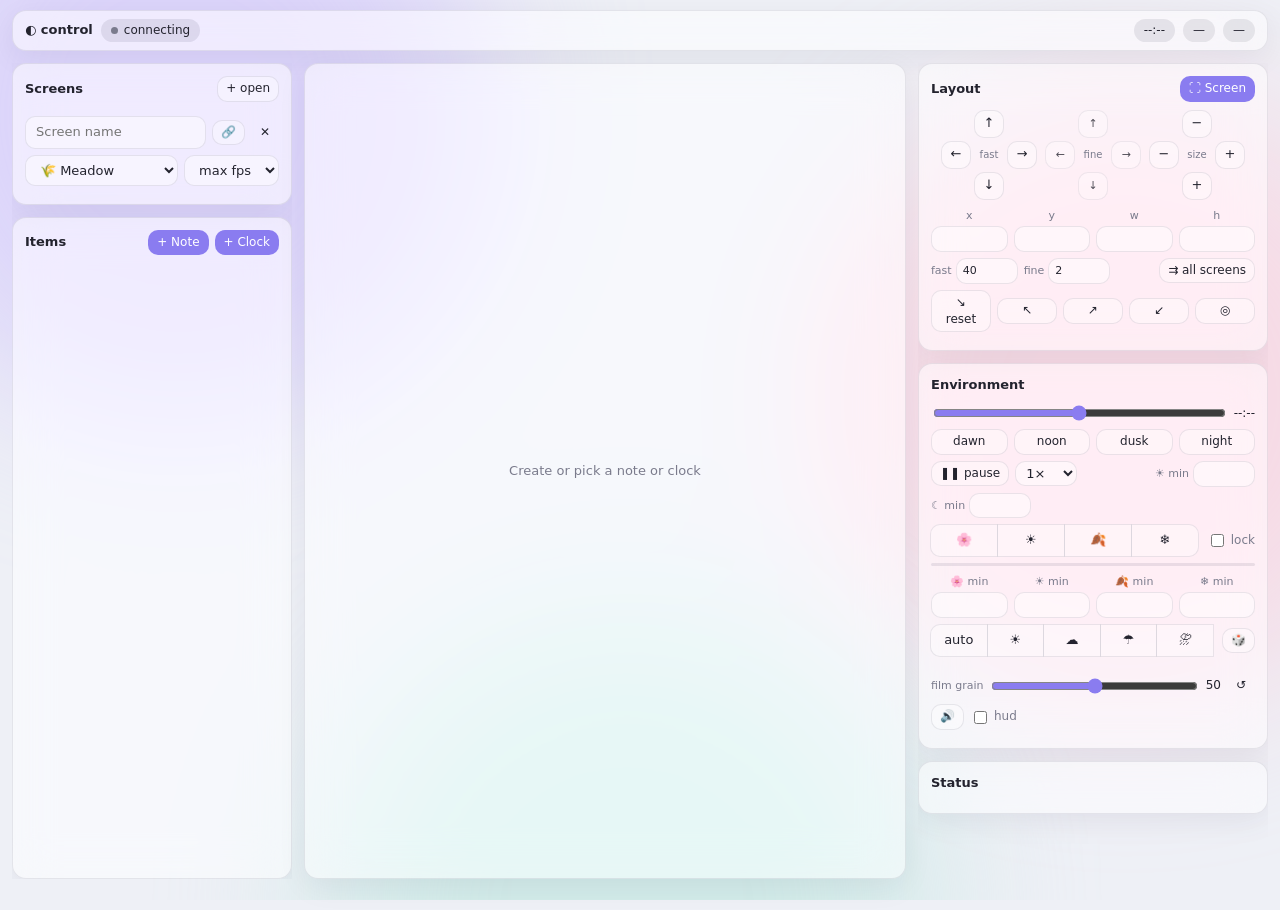
==== commit f33b1bb8: "Add film grain slider to control New "grain" knob (default .5) in env.knobs; the control's Environme" ====
--- a/web/control/index.html
+++ b/web/control/index.html
@@ -90,6 +90,7 @@
       <div class="row grid4 slen"><label>🌸 min<input data-sl="0" class="in num" type="number" min="1"></label><label>☀️ min<input data-sl="1" class="in num" type="number" min="1"></label><label>🍂 min<input data-sl="2" class="in num" type="number" min="1"></label><label>❄️ min<input data-sl="3" class="in num" type="number" min="1"></label></div>
       <div class="row segs" id="weather"><button data-w="auto" class="seg">auto</button><button data-w="clear" class="seg">☀</button><button data-w="cloudy" class="seg">☁</button><button data-w="rain" class="seg">☂</button><button data-w="storm" class="seg">⛈</button><button id="reroll" class="btn sm" title="Next weather now">🎲</button></div>
       <div class="knobs"><div class="knob" data-k="animals" data-l="animals"></div><div class="knob" data-k="rain" data-l="rain"></div><div class="knob" data-k="wind" data-l="wind"></div><div class="knob" data-k="volume" data-l="volume"></div></div>
+      <div class="row"><span class="mini">film grain</span><input id="grain" type="range" min="0" max="1" step="0.01" class="grow"><span id="grainV" class="mono">50</span><button id="grainR" class="btn sm ghost" title="reset to default">↺</button></div>
       <div class="row"><button id="mute" class="btn sm">🔊</button><label class="chk"><input type="checkbox" id="hud"> hud</label></div>
     </section>
 
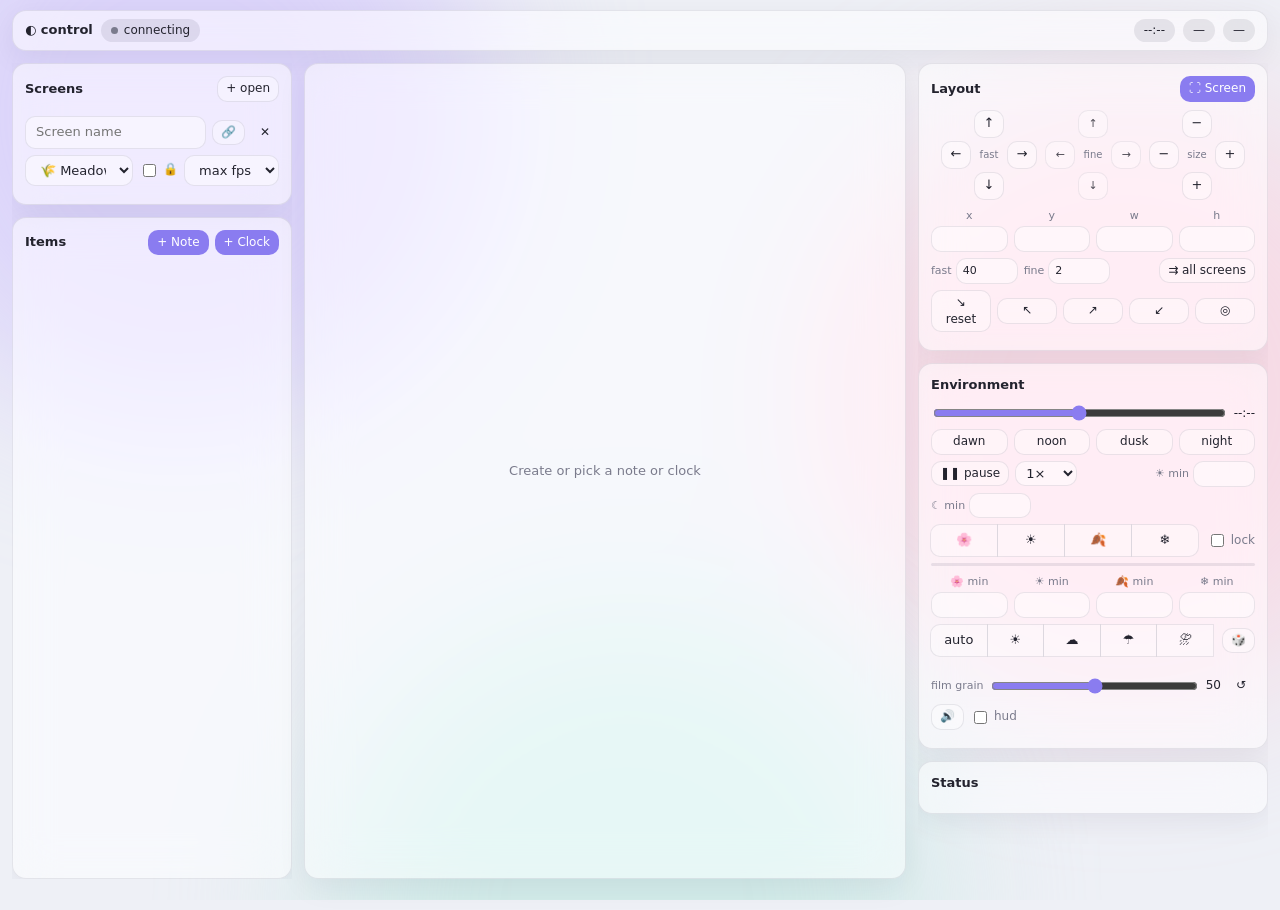
==== commit 6a6571b6: "Move and resize notes/clocks directly on the monitor - drag an item to move it, drag its corner hand" ====
--- a/web/control/index.html
+++ b/web/control/index.html
@@ -27,7 +27,7 @@
       <div id="scrEdit">
         <div class="row"><input id="scrName" class="in grow" placeholder="Screen name"><button id="scrLink" class="btn sm" title="Copy monitor link">🔗</button><button id="scrDel" class="btn sm ghost" title="Forget (offline only)">✕</button></div>
         <div class="row"><select id="scrScene" class="in grow"><option value="meadow">🌾 Meadow</option><option value="forest">🌲 Forest</option><option value="mountain">🏔 Mountain</option><option value="beach">🏖 Beach</option><option value="city">🏘 City</option></select>
-          <select id="scrFps" class="in" title="Frame rate cap"><option value="0">max fps</option><option value="120">120</option><option value="60">60</option><option value="30">30</option></select></div>
+          <label class="chk" title="Stop moving/resizing items on the monitor itself"><input type="checkbox" id="scrLock"> 🔒</label><select id="scrFps" class="in" title="Frame rate cap"><option value="0">max fps</option><option value="120">120</option><option value="60">60</option><option value="30">30</option></select></div>
       </div>
     </section>
     <section class="glass card grow-card">
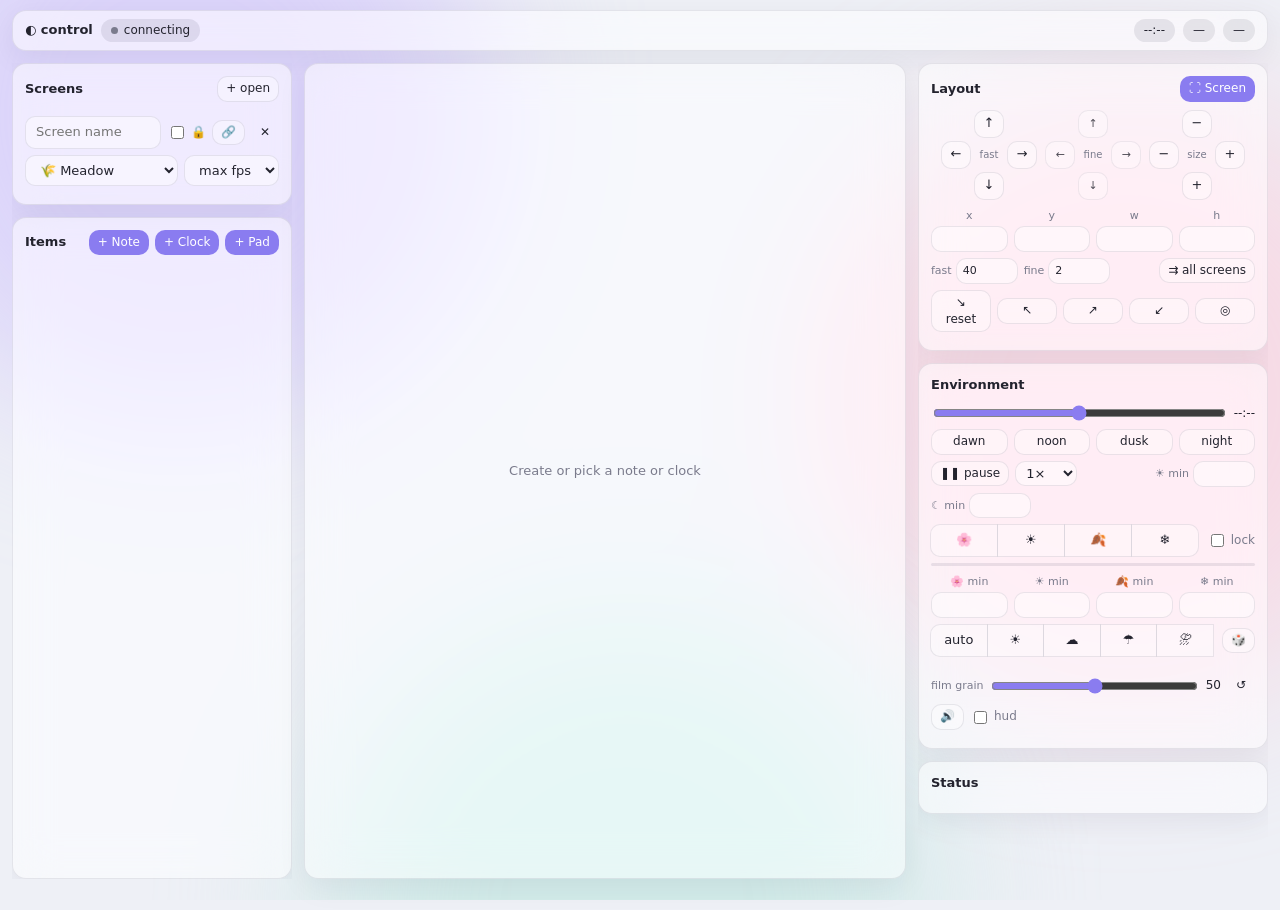
==== commit 4ac3311a: "Add scratch pads you can write on with a pen - new item kind "pad": add/move/resize/enable per scree" ====
--- a/web/control/index.html
+++ b/web/control/index.html
@@ -5,6 +5,7 @@
 <meta name="viewport" content="width=device-width,initial-scale=1,viewport-fit=cover">
 <title>Monitor Control</title>
 <link rel="stylesheet" href="/shared/fonts.css">
+<link rel="stylesheet" href="/shared/pad.css">
 <link rel="stylesheet" href="style.css">
 </head>
 <body>
@@ -25,13 +26,13 @@
       <div class="head"><h2>Screens</h2><button id="newScreen" class="btn sm" title="Open a new monitor screen">+ open</button></div>
       <ul id="screens" class="list"></ul>
       <div id="scrEdit">
-        <div class="row"><input id="scrName" class="in grow" placeholder="Screen name"><button id="scrLink" class="btn sm" title="Copy monitor link">🔗</button><button id="scrDel" class="btn sm ghost" title="Forget (offline only)">✕</button></div>
+        <div class="row"><input id="scrName" class="in grow" placeholder="Screen name"><label class="chk" title="Lock layout: no moving/resizing on the monitor itself"><input type="checkbox" id="scrLock">🔒</label><button id="scrLink" class="btn sm" title="Copy monitor link">🔗</button><button id="scrDel" class="btn sm ghost" title="Forget (offline only)">✕</button></div>
         <div class="row"><select id="scrScene" class="in grow"><option value="meadow">🌾 Meadow</option><option value="forest">🌲 Forest</option><option value="mountain">🏔 Mountain</option><option value="beach">🏖 Beach</option><option value="city">🏘 City</option></select>
-          <label class="chk" title="Stop moving/resizing items on the monitor itself"><input type="checkbox" id="scrLock"> 🔒</label><select id="scrFps" class="in" title="Frame rate cap"><option value="0">max fps</option><option value="120">120</option><option value="60">60</option><option value="30">30</option></select></div>
+          <select id="scrFps" class="in" title="Frame rate cap"><option value="0">max fps</option><option value="120">120</option><option value="60">60</option><option value="30">30</option></select></div>
       </div>
     </section>
     <section class="glass card grow-card">
-      <div class="head"><h2>Items</h2><button id="newNote" class="btn sm pri">+ Note</button><button id="newClock" class="btn sm pri">+ Clock</button></div>
+      <div class="head"><h2>Items</h2><button id="newNote" class="btn sm pri">+ Note</button><button id="newClock" class="btn sm pri">+ Clock</button><button id="newPad" class="btn sm pri">+ Pad</button></div>
       <ul id="list" class="list"></ul>
     </section>
   </div>
@@ -51,6 +52,10 @@
       <div id="noteEd" class="fill">
         <div class="row tabs"><button data-view="split" class="seg on">Split</button><button data-view="edit" class="seg">Edit</button><button data-view="prev" class="seg">Preview</button></div>
         <div id="panes" class="panes split"><textarea id="content" class="in md" spellcheck="false" placeholder="# Markdown here…"></textarea><div id="preview" class="md-view"></div></div>
+      </div>
+      <div id="padEd" class="fill" hidden>
+        <div class="row"><span class="mini">paper</span><div id="padBg" class="chips"></div></div>
+        <div class="padwrap"><div id="padPrev" class="padbox bg-paper"><div class="hdr"><span class="t dim">draw here or on the monitor</span><span id="padTools" class="ptools"></span></div><canvas class="ink-c"></canvas></div></div>
       </div>
       <div id="clockEd" hidden>
         <div class="row segs" id="cMode"><button data-v="clock" class="seg">🕰 clock</button><button data-v="timer" class="seg">⏱ timer</button><button data-v="countdown" class="seg">⏳ countdown</button><button data-v="alarm" class="seg">⏰ alarm</button></div>
@@ -112,6 +117,7 @@
 <script src="/shared/purify.min.js"></script>
 <script src="/shared/link.js"></script>
 <script src="/shared/fonts.js"></script>
+<script src="/shared/pad.js"></script>
 <script src="app.js"></script>
 </body>
 </html>
--- a/web/control/style.css
+++ b/web/control/style.css
@@ -53,6 +53,7 @@
 .md-view{overflow:auto;padding:4px 14px;border-radius:10px;border:1px solid var(--line);font-size:13px}
 .md-view img{max-width:100%}.md-view pre{background:var(--line);padding:8px;border-radius:8px;overflow:auto}.md-view table{border-collapse:collapse}.md-view td,.md-view th{border:1px solid var(--line);padding:3px 8px}
 .chips{display:flex;flex-wrap:wrap;gap:4px}.chips .seg{flex:0;border-radius:99px;margin:0;padding:3px 10px;font-size:12px}
+.padwrap{flex:1;min-height:0;display:grid;place-items:center}#padPrev{width:100%;max-height:100%;aspect-ratio:4/3}
 .live{margin-top:10px;padding:14px;border-radius:12px;background:var(--line);font-size:26px;text-align:center;font-variant-numeric:tabular-nums}
 .live small{display:block;font-size:12px;color:var(--dim)}
 .pads{display:flex;justify-content:center;gap:8px;flex-wrap:wrap}
